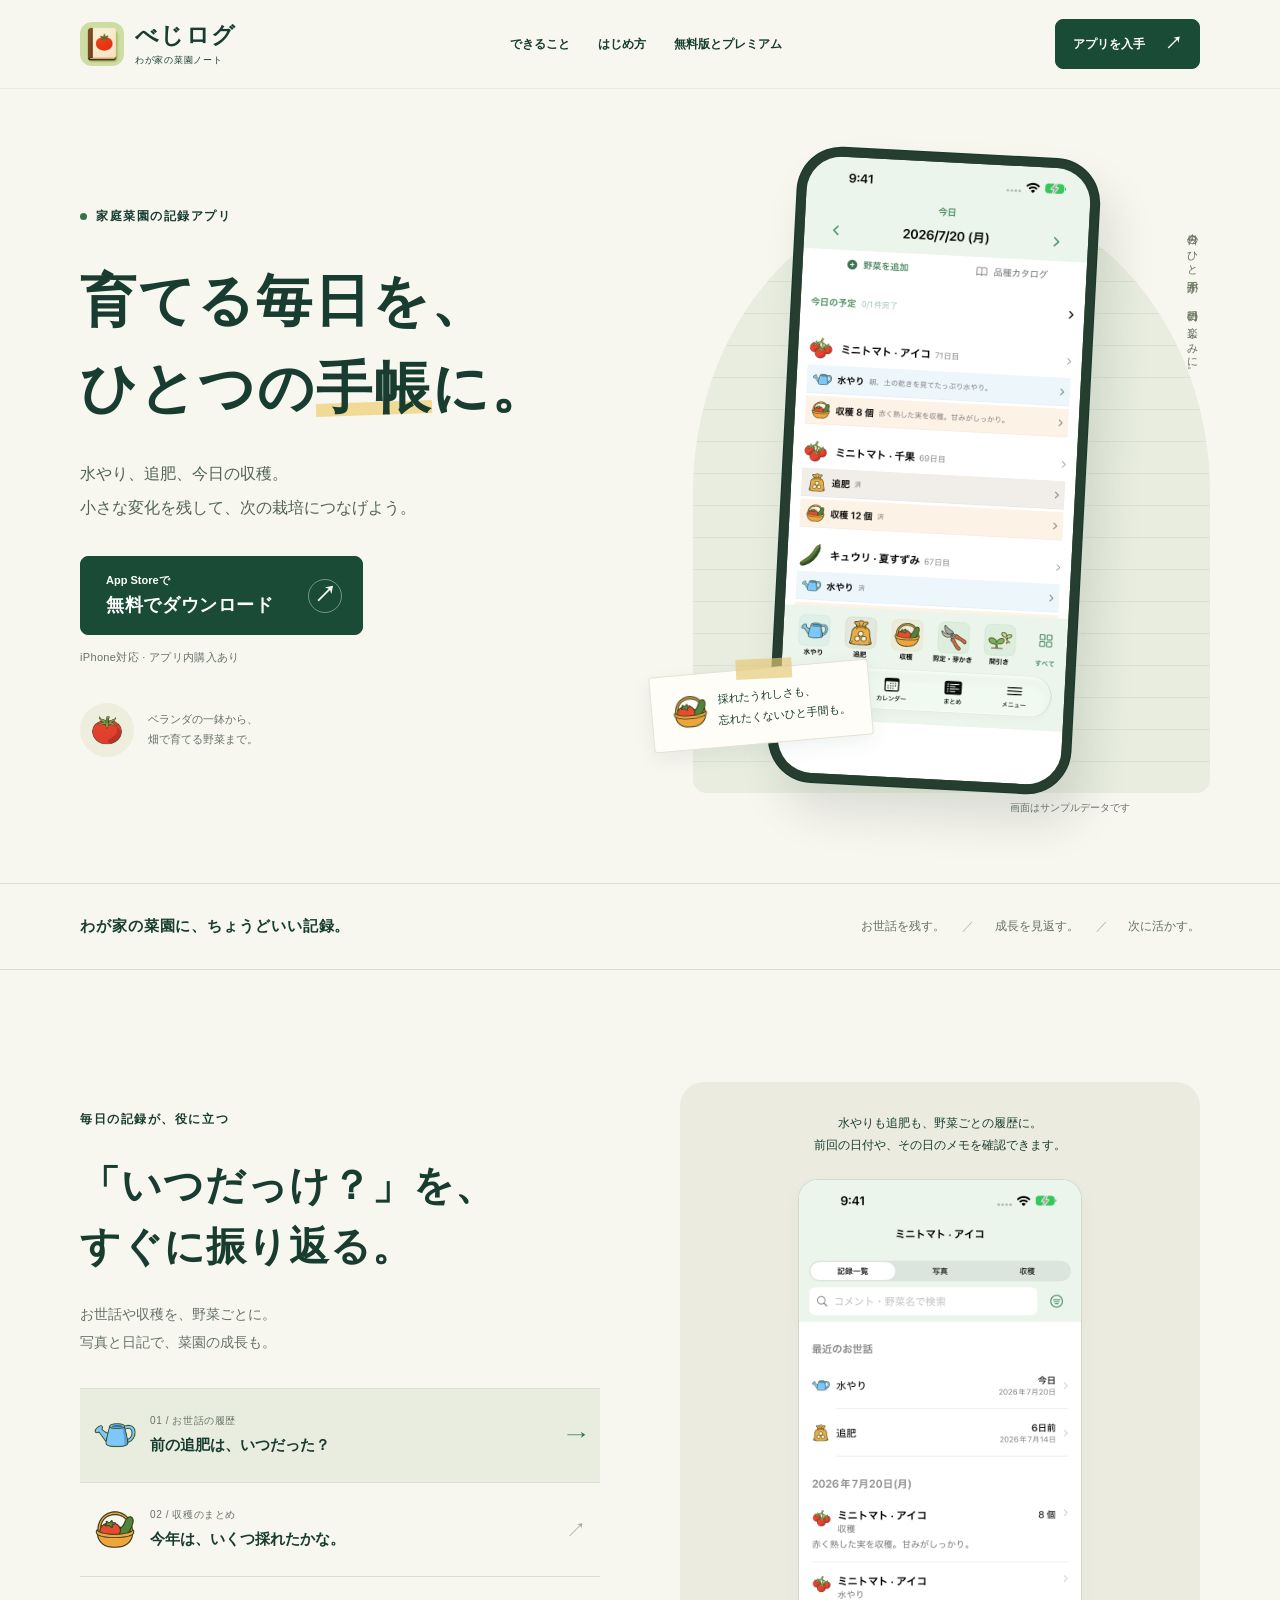
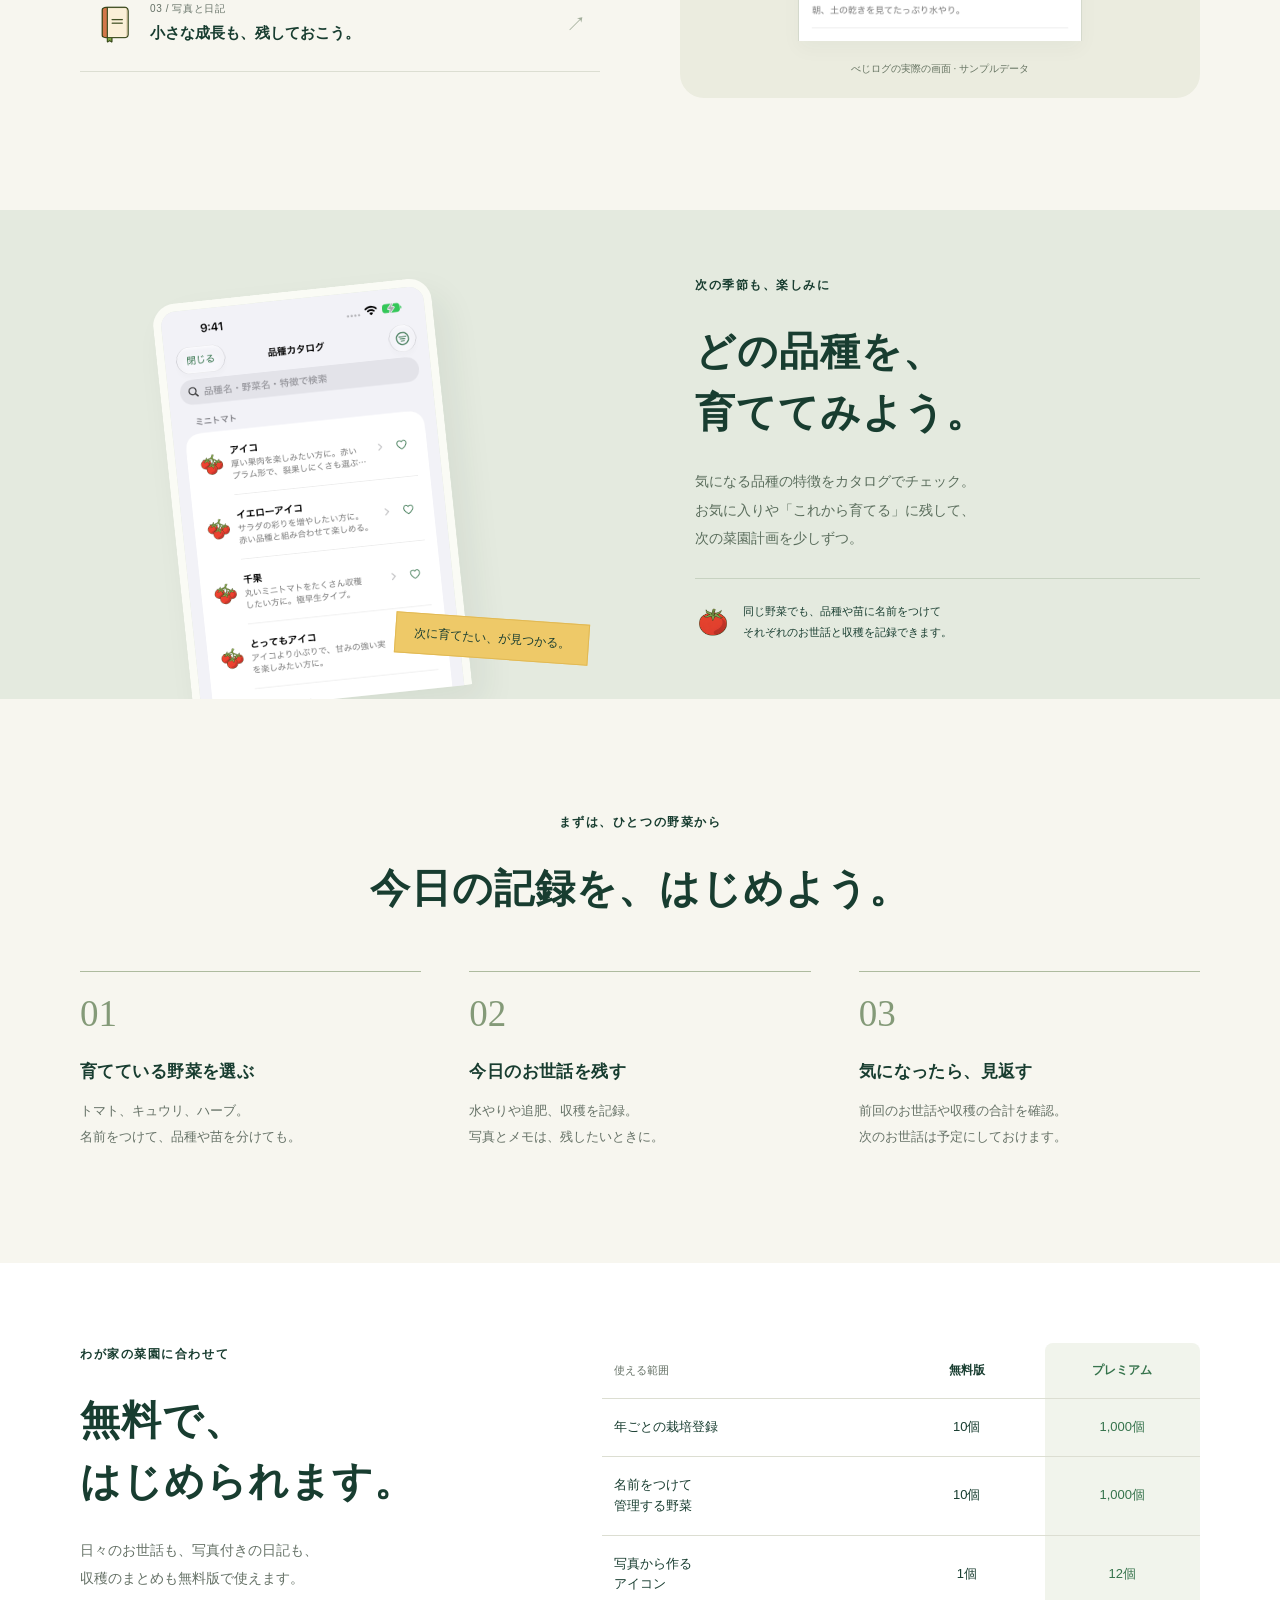
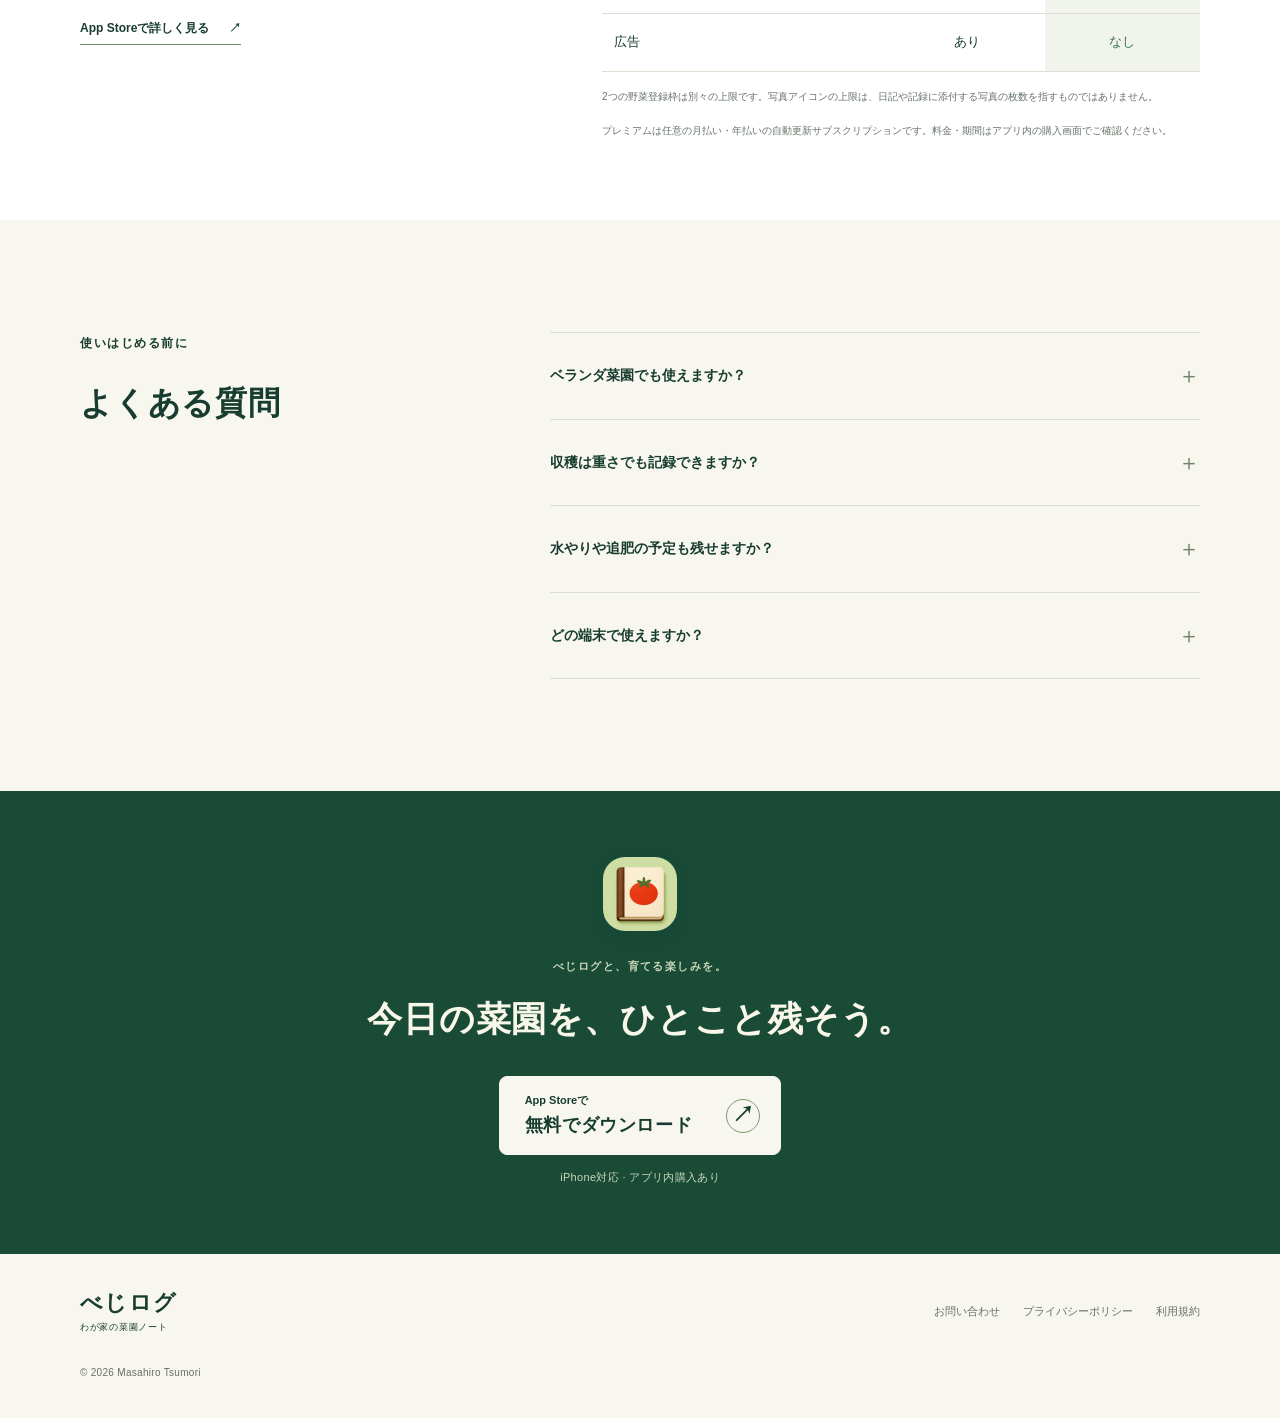
==== vegelog/index.html @ 6ab02357 "Add Japanese Vegelog app landing page" ====
<!doctype html>
<html lang="ja">
<head>
  <meta charset="utf-8">
  <meta name="viewport" content="width=device-width, initial-scale=1">
  <meta name="theme-color" content="#f7f6ef">
  <title>べじログ｜家庭菜園のお世話と収穫を、ひとつの手帳に。</title>
  <meta name="description" content="水やり、追肥、収穫、写真付きの日記。べじログは、野菜・品種ごとに日々のお世話と育てた成果を振り返れる、iPhone向け家庭菜園記録アプリです。無料ではじめられます。">
  <meta property="og:type" content="website">
  <meta property="og:locale" content="ja_JP">
  <meta property="og:title" content="べじログ｜育てる毎日を、ひとつの手帳に。">
  <meta property="og:description" content="前の追肥はいつ？ 今年はいくつ採れた？ 日々のお世話も小さな成長も、野菜ごとに残せる家庭菜園の記録アプリ。">
  <meta property="og:image" content="https://tsumorimasahiro.github.io/vegelog/assets/app-icon.png">
  <meta property="og:url" content="https://tsumorimasahiro.github.io/vegelog/">
  <meta name="twitter:card" content="summary">
  <link rel="canonical" href="https://tsumorimasahiro.github.io/vegelog/">
  <link rel="icon" href="./assets/app-icon.png" type="image/png">
  <link rel="stylesheet" href="./style.css">
  <script src="./script.js" defer></script>
</head>
<body>
  <a class="skip-link" href="#main">本文へ移動</a>
  <header class="site-header">
    <div class="header-inner container">
      <a class="brand" href="#" aria-label="べじログ トップへ">
        <img src="./assets/app-icon.png" width="44" height="44" alt="">
        <span>べじログ<small>わが家の菜園ノート</small></span>
      </a>
      <nav aria-label="メインナビゲーション">
        <a href="#features">できること</a>
        <a href="#start">はじめ方</a>
        <a href="#plans">無料版とプレミアム</a>
      </nav>
      <a class="button button-small" href="https://apps.apple.com/jp/app/id6748051565">アプリを入手 <span aria-hidden="true">↗</span></a>
    </div>
  </header>

  <main id="main">
    <section class="hero container" aria-labelledby="hero-title">
      <div class="hero-copy">
        <p class="eyebrow"><span class="seed-dot" aria-hidden="true"></span> 家庭菜園の記録アプリ</p>
        <h1 id="hero-title">育てる毎日を、<br>ひとつの<span class="marked">手帳</span>に。</h1>
        <p class="hero-description">水やり、追肥、今日の収穫。<br>小さな変化を残して、<br class="mobile-break">次の栽培につなげよう。</p>
        <div class="hero-actions">
          <a class="button button-store" href="https://apps.apple.com/jp/app/id6748051565"><span>App Storeで<span class="button-main">無料でダウンロード</span></span><span class="arrow-circle" aria-hidden="true">↗</span></a>
          <p class="download-note">iPhone対応 · アプリ内購入あり</p>
        </div>
        <div class="hero-footnote"><div class="vegetable-mark"><img src="./assets/tomato.png" width="52" height="52" alt=""></div><p>ベランダの一鉢から、<br>畑で育てる野菜まで。</p></div>
      </div>
      <div class="hero-visual">
        <div class="notebook-lines" aria-hidden="true"></div>
        <span class="vertical-note" aria-hidden="true">今日のひと手間が、明日の楽しみに。</span>
        <figure class="phone hero-phone">
          <img src="./assets/home.png" alt="野菜ごとに水やりや収穫の記録、今日の予定を確認できるべじログのホーム画面" width="1320" height="2868" fetchpriority="high">
        </figure>
        <div class="little-note"><img src="./assets/harvest.png" width="40" height="40" alt=""><span>採れたうれしさも、<br>忘れたくないひと手間も。</span></div>
        <p class="sample-label">画面はサンプルデータです</p>
      </div>
    </section>

    <div class="intro-strip">
      <div class="container intro-strip-inner"><span>わが家の菜園に、<br class="mobile-break">ちょうどいい記録。</span><p>お世話を残す。<i aria-hidden="true">／</i> 成長を見返す。<i aria-hidden="true">／</i> 次に活かす。</p></div>
    </div>

    <section class="features section-pad container" id="features" aria-labelledby="features-title">
      <div class="feature-copy">
        <p class="eyebrow">毎日の記録が、役に立つ</p>
        <h2 id="features-title">「いつだっけ？」を、<br>すぐに振り返る。</h2>
        <p class="section-lead">お世話や収穫を、野菜ごとに。<br>写真と日記で、菜園の成長も。</p>
        <div class="feature-tabs" role="tablist" aria-label="べじログで振り返れる記録" aria-orientation="vertical">
          <button id="tab-care" class="feature-tab is-active" role="tab" aria-selected="true" aria-controls="panel-care" tabindex="0" data-feature="care"><img src="./assets/watering.png" width="46" height="46" alt=""><span><small>01 / お世話の履歴</small><strong>前の追肥は、いつだった？</strong></span><span class="tab-arrow" aria-hidden="true">↗</span></button>
          <button id="tab-harvest" class="feature-tab" role="tab" aria-selected="false" aria-controls="panel-harvest" tabindex="-1" data-feature="harvest"><img src="./assets/harvest.png" width="46" height="46" alt=""><span><small>02 / 収穫のまとめ</small><strong>今年は、いくつ採れたかな。</strong></span><span class="tab-arrow" aria-hidden="true">↗</span></button>
          <button id="tab-photo" class="feature-tab" role="tab" aria-selected="false" aria-controls="panel-photo" tabindex="-1" data-feature="photo"><img src="./assets/diary.png" width="46" height="46" alt=""><span><small>03 / 写真と日記</small><strong>小さな成長も、残しておこう。</strong></span><span class="tab-arrow" aria-hidden="true">↗</span></button>
        </div>
        <noscript><p class="muted">お世話の履歴、収穫のまとめ、写真付き日記を利用できます。画面の切り替えにはJavaScriptが必要です。</p></noscript>
      </div>
      <div class="feature-stage">
        <div class="feature-panel" id="panel-care" role="tabpanel" aria-labelledby="tab-care" tabindex="0">
          <p class="panel-caption">水やりも追肥も、野菜ごとの履歴に。<br>前回の日付や、その日のメモを確認できます。</p>
          <div class="screen-window"><img src="./assets/care-history.png" alt="前回の水やり・追肥の日付とメモを見返せる記録画面のサンプル" width="1320" height="2868" loading="lazy"></div>
        </div>
        <div class="feature-panel" id="panel-harvest" role="tabpanel" aria-labelledby="tab-harvest" tabindex="0" hidden>
          <p class="panel-caption">野菜や品種ごとに、育てた成果を振り返る。<br>収穫の数と、記録した重さをそれぞれ集計できます。</p>
          <div class="screen-window"><img src="./assets/harvest-summary.png" alt="ミニトマトの品種ごとに収穫数の合計を確認する画面のサンプル" width="1320" height="2868" loading="lazy"></div>
        </div>
        <div class="feature-panel" id="panel-photo" role="tabpanel" aria-labelledby="tab-photo" tabindex="0" hidden>
          <p class="panel-caption">最初の実も、色づいた日も。<br>写真とメモで、育てた過程を残せます。</p>
          <div class="screen-window"><img src="./assets/photo.png" alt="トマトの写真と成長のメモを残した菜園日記のサンプル" width="1320" height="2868" loading="lazy"></div>
        </div>
        <p class="stage-note">べじログの実際の画面 · サンプルデータ</p>
      </div>
    </section>

    <section class="catalog-section" aria-labelledby="catalog-title">
      <div class="catalog-inner container">
        <div class="catalog-visual"><div class="catalog-image"><img src="./assets/catalog.png" alt="野菜や品種の特徴を探せる品種カタログのサンプル画面" width="1320" height="2868" loading="lazy"></div><span class="catalog-tag">次に育てたい、が見つかる。</span></div>
        <div class="catalog-copy"><p class="eyebrow">次の季節も、楽しみに</p><h2 id="catalog-title">どの品種を、<br>育ててみよう。</h2><p>気になる品種の特徴をカタログでチェック。<br>お気に入りや「これから育てる」に残して、<br>次の菜園計画を少しずつ。</p><div class="catalog-detail"><img src="./assets/tomato.png" width="40" height="40" alt=""><p>同じ野菜でも、品種や苗に名前をつけて<br>それぞれのお世話と収穫を記録できます。</p></div></div>
      </div>
    </section>

    <section class="getting-started section-pad container" id="start" aria-labelledby="start-title">
      <div class="section-heading"><p class="eyebrow">まずは、ひとつの野菜から</p><h2 id="start-title">今日の記録を、はじめよう。</h2></div>
      <ol class="steps">
        <li><span class="step-number">01</span><h3>育てている野菜を選ぶ</h3><p>トマト、キュウリ、ハーブ。<br>名前をつけて、品種や苗を分けても。</p></li>
        <li><span class="step-number">02</span><h3>今日のお世話を残す</h3><p>水やりや追肥、収穫を記録。<br>写真とメモは、残したいときに。</p></li>
        <li><span class="step-number">03</span><h3>気になったら、見返す</h3><p>前回のお世話や収穫の合計を確認。<br>次のお世話は予定にしておけます。</p></li>
      </ol>
    </section>

    <section class="plans-section" id="plans" aria-labelledby="plans-title">
      <div class="container plans-inner">
        <div class="plans-heading"><p class="eyebrow">わが家の菜園に合わせて</p><h2 id="plans-title">無料で、<br>はじめられます。</h2><p>日々のお世話も、写真付きの日記も、<br>収穫のまとめも無料版で使えます。</p><a class="text-link" href="https://apps.apple.com/jp/app/id6748051565">App Storeで詳しく見る <span aria-hidden="true">↗</span></a></div>
        <div class="plan-comparison">
          <table>
            <caption class="sr-only">無料版とべじログプレミアムの違い</caption>
            <thead><tr><th scope="col">使える範囲</th><th scope="col">無料版</th><th scope="col">プレミアム</th></tr></thead>
            <tbody><tr><th scope="row">年ごとの栽培登録</th><td>10個</td><td>1,000個</td></tr><tr><th scope="row">名前をつけて<br>管理する野菜</th><td>10個</td><td>1,000個</td></tr><tr><th scope="row">写真から作る<br>アイコン</th><td>1個</td><td>12個</td></tr><tr><th scope="row">広告</th><td>あり</td><td>なし</td></tr></tbody>
          </table>
          <p class="plan-note">2つの野菜登録枠は別々の上限です。写真アイコンの上限は、日記や記録に添付する写真の枚数を指すものではありません。</p>
          <p class="plan-note">プレミアムは任意の月払い・年払いの自動更新サブスクリプションです。料金・期間はアプリ内の購入画面でご確認ください。</p>
        </div>
      </div>
    </section>

    <section class="faq section-pad container" aria-labelledby="faq-title">
      <div><p class="eyebrow">使いはじめる前に</p><h2 id="faq-title">よくある質問</h2></div>
      <div class="faq-list">
        <details><summary>ベランダ菜園でも使えますか？<span aria-hidden="true">＋</span></summary><p>はい。一鉢からでも、育てている野菜のお世話や収穫を記録できます。野菜や品種ごとに名前をつけて管理することもできます。</p></details>
        <details><summary>収穫は重さでも記録できますか？<span aria-hidden="true">＋</span></summary><p>はい。数だけ、重さだけ、両方の記録に対応しています。数は個・本・さや・束・枚・株から選択でき、重さはgまたはkgで入力できます。まとめでは同じ単位の数と、入力した重さをそれぞれ集計します。</p></details>
        <details><summary>水やりや追肥の予定も残せますか？<span aria-hidden="true">＋</span></summary><p>カレンダーで予定を管理できます。繰り返しの予定や通知も設定でき、日々のお世話に役立てられます。</p></details>
        <details><summary>どの端末で使えますか？<span aria-hidden="true">＋</span></summary><p>iPhone向けのアプリです。対応するOSなど、最新の動作条件はApp Storeの「互換性」でご確認ください。</p></details>
      </div>
    </section>

    <section class="closing" aria-labelledby="closing-title"><div class="container closing-inner"><img src="./assets/app-icon.png" width="90" height="90" alt="べじログのアイコン" loading="lazy"><p class="eyebrow">べじログと、育てる楽しみを。</p><h2 id="closing-title">今日の菜園を、<br class="mobile-break">ひとこと残そう。</h2><a class="button button-store button-light" href="https://apps.apple.com/jp/app/id6748051565"><span>App Storeで<span class="button-main">無料でダウンロード</span></span><span class="arrow-circle" aria-hidden="true">↗</span></a><p class="download-note">iPhone対応 · アプリ内購入あり</p></div></section>
  </main>

  <footer class="site-footer container"><a class="brand footer-brand" href="#"><span>べじログ<small>わが家の菜園ノート</small></span></a><div class="footer-links"><a href="https://docs.google.com/forms/d/e/1FAIpQLScdnKE-3wZSWqJslmqWibCtRogTCkOvTnL9NqSNiV8fw4UaTw/viewform?hl=ja">お問い合わせ</a><a href="https://tsumorimasahiro.github.io/privacy-policy-hervest-app/privacy_policy.md">プライバシーポリシー</a><a href="https://www.apple.com/legal/internet-services/itunes/dev/stdeula/">利用規約</a></div><small class="copyright">© 2026 Masahiro Tsumori</small></footer>
</body>
</html>
---- vegelog/style.css ----
:root{--ink:#183d30;--green:#36734c;--deep:#194b37;--muted:#667267;--paper:#f7f6ef;--line:#dcded2;--yellow:#eec968;--white:#fff;--radius:24px;--sans:-apple-system,BlinkMacSystemFont,"Hiragino Kaku Gothic ProN","Yu Gothic",Meiryo,sans-serif}
*{box-sizing:border-box}html{scroll-behavior:smooth;scroll-padding-top:100px}body{margin:0;background:var(--paper);color:var(--ink);font-family:var(--sans);font-size:16px;line-height:1.9;-webkit-font-smoothing:antialiased}a{color:inherit;text-decoration:none}button{font:inherit}img{display:block;max-width:100%;height:auto}p,h1,h2,h3,figure{margin:0}a,button,summary{-webkit-tap-highlight-color:transparent}a:focus-visible,button:focus-visible,summary:focus-visible,[tabindex]:focus-visible{outline:3px solid #b75931;outline-offset:5px}a:hover{text-decoration:none}.container{width:min(1120px,calc(100% - 80px));margin-inline:auto}.section-pad{padding-block:112px}.eyebrow{font-size:12px;letter-spacing:.13em;font-weight:700;margin-bottom:24px}.muted{color:var(--muted)}h1,h2,h3{font-feature-settings:"palt";letter-spacing:.025em}h1{font-size:clamp(38px,4.4vw,60px);line-height:1.55;font-weight:750;letter-spacing:.035em}h2{font-size:clamp(30px,3.1vw,42px);line-height:1.55}h3{font-size:19px;line-height:1.6}.mobile-break{display:none}.sr-only{position:absolute;width:1px;height:1px;padding:0;margin:-1px;overflow:hidden;clip:rect(0,0,0,0);white-space:nowrap;border:0}.skip-link{position:fixed;left:20px;top:-100px;z-index:100;background:var(--ink);color:white;padding:10px 18px}.skip-link:focus{top:12px}
.site-header{position:sticky;top:0;z-index:20;background:rgba(247,246,239,.96);border-bottom:1px solid rgba(24,61,48,.08)}.header-inner{display:flex;align-items:center;justify-content:space-between;gap:24px;min-height:88px}.brand{display:flex;align-items:center;gap:11px;flex-shrink:0}.brand img{border-radius:12px;width:44px;height:44px}.brand span{font-size:23px;line-height:1.2;font-weight:750;letter-spacing:.06em}.brand small{display:block;font-size:9px;letter-spacing:.08em;font-weight:500;margin-top:6px}.site-header nav{display:flex;gap:28px;font-size:12px;font-weight:600}.site-header nav a{padding-block:10px}.site-header nav a:hover{color:var(--green)}.button{display:inline-flex;align-items:center;justify-content:center;gap:20px;background:var(--deep);color:white;border:1px solid var(--deep);border-radius:8px;font-weight:600;line-height:1.4;transition:background .18s,transform .18s}.button:hover{background:#286b49;transform:translateY(-2px)}.button-small{font-size:12px;padding:12px 17px;min-height:44px}.button-small span{font-size:17px}.button-store{padding:16px 20px 16px 25px;gap:34px;font-size:11px;text-align:left;min-height:76px}.button-main{display:block;font-size:18px;margin-top:4px;letter-spacing:.035em}.arrow-circle{font-size:22px;border:1px solid #ffffff65;width:34px;height:34px;display:grid;place-items:center;border-radius:50%}.download-note{font-size:11px;color:var(--muted);margin-top:12px;letter-spacing:.03em}
.hero{display:grid;grid-template-columns:1.05fr 1fr;align-items:center;min-height:778px;gap:30px;padding-block:48px 58px}.hero-copy{padding-block:30px}.hero-copy .eyebrow{display:flex;align-items:center;gap:9px;margin-bottom:29px}.seed-dot{display:inline-block;width:7px;height:7px;background:var(--green);border-radius:50%}.marked{position:relative;white-space:nowrap;z-index:0}.marked:after{content:"";position:absolute;left:0;right:0;bottom:4px;height:13px;background:var(--yellow);z-index:-1;transform:rotate(-2deg);opacity:.65}.hero-description{font-size:16px;line-height:2.15;margin-top:25px;color:#526354}.hero-actions{margin-top:31px}.hero-footnote{display:flex;align-items:center;gap:14px;margin-top:35px}.hero-footnote p{font-size:11px;line-height:1.8;color:var(--muted)}.vegetable-mark{width:54px;height:54px;border-radius:50%;background:#eeeedf;padding:8px}.hero-visual{position:relative;display:flex;align-items:center;justify-content:center;padding:16px 0 37px;isolation:isolate}.notebook-lines{position:absolute;z-index:-2;inset:55px -10px 32px 25px;background:repeating-linear-gradient(0deg,transparent 0,transparent 31px,rgba(73,103,63,.08) 31px,rgba(73,103,63,.08) 32px),#e8eddf;border-radius:50% 50% 14px 14px}.vertical-note{position:absolute;right:-3px;top:88px;writing-mode:vertical-rl;letter-spacing:.14em;font-size:11px;color:#65715b}.phone{background:#253e30;padding:9px;border-radius:44px;box-shadow:15px 28px 45px rgba(30,55,35,.13),0 0 0 1px #1b382f}.phone img{width:100%;border-radius:35px}.hero-phone{width:min(302px,80%);transform:rotate(3deg)}.little-note{position:absolute;left:-17px;bottom:81px;display:flex;align-items:center;gap:10px;background:#fffdf7;box-shadow:0 7px 20px #173a3010;padding:16px 20px;transform:rotate(-5deg);border:1px solid #e5e1d4;border-radius:3px}.little-note:before{content:"";position:absolute;left:40%;top:-10px;background:#e4c977aa;transform:rotate(2deg);width:56px;height:20px}.little-note img{width:36px}.little-note span{font-size:11px;line-height:1.9}.sample-label{font-size:10px;color:var(--muted);position:absolute;bottom:8px;right:70px}.intro-strip{border-block:1px solid var(--line)}.intro-strip-inner{display:flex;align-items:center;justify-content:space-between;gap:20px;padding-block:28px}.intro-strip span{font-size:15px;font-weight:650;letter-spacing:.06em}.intro-strip p{font-size:12px;color:#657361}.intro-strip i{font-style:normal;padding-inline:17px;color:#aab59c}
.features{display:grid;grid-template-columns:1fr 1fr;gap:80px;align-items:center}.section-lead{font-size:14px;line-height:2;margin-top:22px;color:var(--muted)}.feature-tabs{margin-top:32px}.feature-tab{width:100%;padding:22px 14px;display:flex;align-items:center;gap:14px;border:0;border-bottom:1px solid var(--line);background:transparent;color:var(--ink);text-align:left;cursor:pointer;transition:background .18s}.feature-tab:first-child{border-top:1px solid var(--line)}.feature-tab img{width:42px;height:42px;object-fit:contain}.feature-tab small{display:block;color:var(--muted);font-size:10px;letter-spacing:.06em}.feature-tab strong{font-size:15px;font-weight:650;line-height:1.8}.tab-arrow{margin-left:auto;font-size:20px;color:#a2ae9b;transition:transform .2s}.feature-tab.is-active{background:#e9eddf}.feature-tab.is-active .tab-arrow{color:var(--green);transform:rotate(45deg)}.feature-tab:hover{background:#edf0e6}.feature-stage{background:#ebecdf;border-radius:var(--radius);padding:30px 30px 20px;min-width:0}.feature-panel[hidden]{display:none}.panel-caption{text-align:center;font-size:12px;line-height:1.9;margin-bottom:22px}.screen-window{width:284px;max-width:100%;height:462px;overflow:hidden;border-radius:20px 20px 0 0;margin-inline:auto;background:white;border:1px solid #d4d9cc;border-bottom:0;box-shadow:0 8px 20px #173a3009}.screen-window img{width:100%;height:auto}.stage-note{text-align:center;font-size:10px;color:#657361;margin-top:18px}
.catalog-section{background:#e4eadf;overflow:hidden}.catalog-inner{display:grid;grid-template-columns:1fr 1fr;gap:110px;align-items:center;padding-top:64px}.catalog-visual{height:410px;position:relative;display:flex;justify-content:center;align-self:end}.catalog-image{width:280px;max-width:85%;border-radius:23px 23px 0 0;border:8px solid #fafbf5;border-bottom:0;overflow:hidden;transform:rotate(-6deg);box-shadow:12px 18px 34px #173a3012;transform-origin:bottom}.catalog-image img{width:100%}.catalog-tag{position:absolute;bottom:40px;right:-4px;background:var(--yellow);border:1px solid #e1b954;padding:8px 18px;font-size:12px;transform:rotate(4deg)}.catalog-copy{padding-bottom:56px}.catalog-copy>p:not(.eyebrow){font-size:14px;color:#5a6d5c;line-height:2.05;margin-top:23px}.catalog-detail{display:flex;align-items:center;gap:12px;border-top:1px solid #c7d2c1;margin-top:25px;padding-top:22px}.catalog-detail p{font-size:11px;line-height:1.9}.catalog-detail img{width:36px}
.section-heading{text-align:center}.steps{list-style:none;padding:0;display:grid;grid-template-columns:repeat(3,1fr);gap:48px;margin:52px 0 0}.steps li{border-top:1px solid #aebb9f;padding-top:20px}.step-number{font-family:Georgia,serif;font-size:37px;line-height:1.2;color:#849a78;display:block;margin-bottom:21px}.steps h3{font-size:17px}.steps p{font-size:13px;color:var(--muted);margin-top:13px;line-height:2.05}
.plans-section{background:#fff;padding-block:80px}.plans-inner{display:grid;grid-template-columns:.85fr 1.15fr;gap:80px;align-items:start}.plans-heading>p:not(.eyebrow){font-size:14px;line-height:2;margin-top:23px;color:var(--muted)}.text-link{display:inline-block;margin-top:25px;font-size:12px;font-weight:600;border-bottom:1px solid #6c8c6c;padding-bottom:4px}.text-link span{margin-left:16px}.plan-comparison table{width:100%;border-collapse:collapse;table-layout:fixed;font-size:13px;line-height:1.6}.plan-comparison th,.plan-comparison td{padding:18px 12px;border-bottom:1px solid var(--line);vertical-align:middle}.plan-comparison thead th:first-child{text-align:left;width:48%;font-weight:500;color:var(--muted);font-size:11px}.plan-comparison thead th{font-size:12px}.plan-comparison tbody th{text-align:left;font-weight:500}.plan-comparison td{text-align:center;white-space:nowrap;font-variant-numeric:tabular-nums}.plan-comparison td:last-child,.plan-comparison th:last-child{background:#f1f4ec;color:var(--green)}.plan-comparison thead th:last-child{border-radius:8px 8px 0 0}.plan-note{font-size:10px;color:var(--muted);line-height:1.9;margin-top:15px}.faq{display:grid;grid-template-columns:.75fr 1.25fr;gap:80px}.faq h2{font-size:32px}.faq-list details{border-bottom:1px solid var(--line)}.faq-list details:first-child{border-top:1px solid var(--line)}.faq-list summary{list-style:none;display:flex;align-items:center;justify-content:space-between;gap:20px;font-size:14px;cursor:pointer;padding:23px 0;line-height:1.8;font-weight:600}.faq-list summary::-webkit-details-marker{display:none}.faq-list summary span{font-size:22px;font-weight:400;color:#6e8569}.faq-list details[open] summary span{transform:rotate(45deg)}.faq-list details p{padding:0 25px 25px 0;font-size:13px;color:var(--muted);line-height:2}
.closing{background:var(--deep);color:#f9f7e9;text-align:center;padding-block:66px}.closing-inner>img{border-radius:22px;box-shadow:0 5px 18px #082a2520;margin:0 auto 25px;width:74px}.closing .eyebrow{margin-bottom:15px;font-size:11px;color:#c9d7ba}.closing h2{font-size:35px;margin-bottom:30px}.button-light{background:var(--paper);border-color:var(--paper);color:var(--ink)}.button-light:hover{background:#e8eddd}.button-light .arrow-circle{border-color:#819a75}.closing .download-note{color:#c9d7ba}.site-footer{display:flex;flex-wrap:wrap;align-items:center;justify-content:space-between;gap:30px;padding-block:36px}.footer-brand span{font-size:22px}.footer-links{display:flex;flex-wrap:wrap;gap:23px;font-size:11px;color:var(--muted)}.footer-links a{padding-block:7px}.footer-links a:hover{text-decoration:underline}.copyright{width:100%;font-size:10px;color:var(--muted);letter-spacing:.03em}
@media(min-width:1500px){.hero{min-height:830px}.hero-phone{width:326px}}
@media(max-width:1000px){.container{width:calc(100% - 48px)}.site-header nav{gap:17px;font-size:11px}.header-inner{gap:15px}.hero{gap:15px;min-height:730px}.hero-phone{width:270px}.vertical-note{right:-9px}.little-note{left:-4px;padding:12px}.hero-description{font-size:15px}.features{gap:40px}.feature-stage{padding:25px 20px 18px}.feature-tab{padding-inline:9px;gap:9px}.feature-tab strong{font-size:13px}.feature-tab img{width:35px;height:35px}.catalog-inner{gap:60px}.plans-inner{gap:45px}.faq{gap:45px}.steps{gap:30px}.intro-strip i{padding-inline:8px}}
@media(max-width:760px){html{scroll-padding-top:82px}.container{width:calc(100% - 40px)}.section-pad{padding-block:70px}.header-inner{min-height:74px;gap:12px}.brand img{width:36px;height:36px;border-radius:10px}.brand span{font-size:20px}.brand small{font-size:8px;margin-top:4px}.site-header nav{display:none}.button-small{font-size:11px;padding:11px 13px;gap:12px}.hero{grid-template-columns:1fr;gap:25px;padding-block:38px 24px;min-height:0}.hero-copy{padding-block:0;text-align:center}.hero-copy .eyebrow{justify-content:center;font-size:10px;margin-bottom:20px}h1{font-size:clamp(30px,7.6vw,46px);letter-spacing:.02em;line-height:1.58}.marked:after{height:9px;bottom:2px}.hero-description{font-size:14px;margin-top:20px;line-height:2}.hero-actions{margin-top:25px}.button-store{min-height:70px;padding:14px 18px 14px 22px;gap:30px}.button-main{font-size:17px}.download-note{font-size:10px;margin-top:10px}.hero-footnote{justify-content:center;margin-top:22px;gap:11px}.hero-footnote p{text-align:left;font-size:10px}.vegetable-mark{width:43px;height:43px;padding:7px}.hero-visual{max-width:430px;width:100%;margin-inline:auto;padding:15px 0 33px}.hero-phone{width:245px;max-width:76%;border-radius:37px;padding:7px;transform:rotate(3deg)}.phone img{border-radius:30px}.notebook-lines{inset:52px 0 28px 4px}.vertical-note{top:78px;right:2px;font-size:9px}.little-note{left:-5px;bottom:65px;padding:12px 14px;gap:7px}.little-note img{width:28px}.little-note span{font-size:9px}.sample-label{right:27px;font-size:10px;bottom:7px}.intro-strip-inner{padding-block:23px;gap:15px;flex-direction:column;text-align:center}.intro-strip span{font-size:13px}.intro-strip p{font-size:10px}.intro-strip i{padding-inline:8px}.features{grid-template-columns:1fr;gap:28px}.feature-copy .eyebrow{margin-bottom:17px}h2{font-size:30px;line-height:1.65}.section-lead{font-size:13px;margin-top:18px}.feature-tabs{margin-top:24px}.feature-tab{padding:17px 10px;gap:13px}.feature-tab img{width:38px;height:38px}.feature-tab small{font-size:10px}.feature-tab strong{font-size:14px}.tab-arrow{font-size:22px}.feature-stage{padding:25px 20px 17px;border-radius:18px}.screen-window{height:437px;width:275px}.panel-caption{font-size:11px;min-height:42px}.stage-note{font-size:10px}.catalog-inner{grid-template-columns:1fr;gap:35px;padding-top:47px}.catalog-copy{grid-row:1;padding-bottom:0}.catalog-copy .eyebrow{margin-bottom:16px}.catalog-copy>p:not(.eyebrow){font-size:13px;margin-top:18px}.catalog-detail{margin-top:22px;padding-top:18px}.catalog-detail p{font-size:10px}.catalog-visual{height:350px;max-width:400px;width:100%;margin-inline:auto}.catalog-image{width:259px}.catalog-tag{right:0;bottom:26px;font-size:10px;padding:7px 14px}.section-heading{text-align:left}.section-heading .eyebrow{margin-bottom:17px}.getting-started h2{font-size:28px}.steps{grid-template-columns:1fr;gap:26px;margin-top:32px}.steps li{display:grid;grid-template-columns:43px 1fr;column-gap:18px;padding-top:24px}.step-number{font-size:29px;grid-row:span 2;margin:0}.steps h3{font-size:16px}.steps p{font-size:12px;margin-top:9px}.plans-section{padding-block:54px}.plans-inner{grid-template-columns:1fr;gap:34px}.plans-heading .eyebrow{margin-bottom:17px}.plans-heading>p:not(.eyebrow){font-size:13px;margin-top:16px}.text-link{margin-top:19px}.plan-comparison th,.plan-comparison td{padding:15px 8px}.plan-comparison table{font-size:12px}.plan-comparison thead th{font-size:11px}.plan-comparison thead th:first-child{width:46%;font-size:10px}.plan-note{font-size:10px}.faq{grid-template-columns:1fr;gap:25px}.faq .eyebrow{margin-bottom:14px}.faq h2{font-size:28px}.faq-list summary{font-size:13px;padding-block:21px;gap:14px}.faq-list details p{font-size:12px;padding-right:10px}.closing{padding-block:52px}.closing h2{font-size:28px;line-height:1.75;margin-bottom:25px}.closing-inner>img{width:65px;border-radius:18px}.closing .mobile-break{display:block}.site-footer{gap:23px;padding-block:30px}.footer-brand{width:100%}.footer-links{gap:15px;font-size:10px}.copyright{font-size:10px}.mobile-break{display:block}.intro-strip .mobile-break{display:none}}
@media(max-width:360px){.container{width:calc(100% - 32px)}.brand{gap:7px}.brand span{font-size:18px}.button-small{padding-inline:10px;font-size:10px}.hero-phone{width:220px}.little-note{left:-3px;padding:10px}.little-note span{font-size:8px}.feature-tab strong{font-size:12px}.feature-tab img{width:32px;height:32px}.screen-window{height:390px}.plan-comparison th,.plan-comparison td{padding:14px 6px}.plan-comparison thead th{font-size:10px}.getting-started h2{font-size:25px}}
@media(prefers-reduced-motion:reduce){html{scroll-behavior:auto}*,*:before,*:after{transition:none!important}}
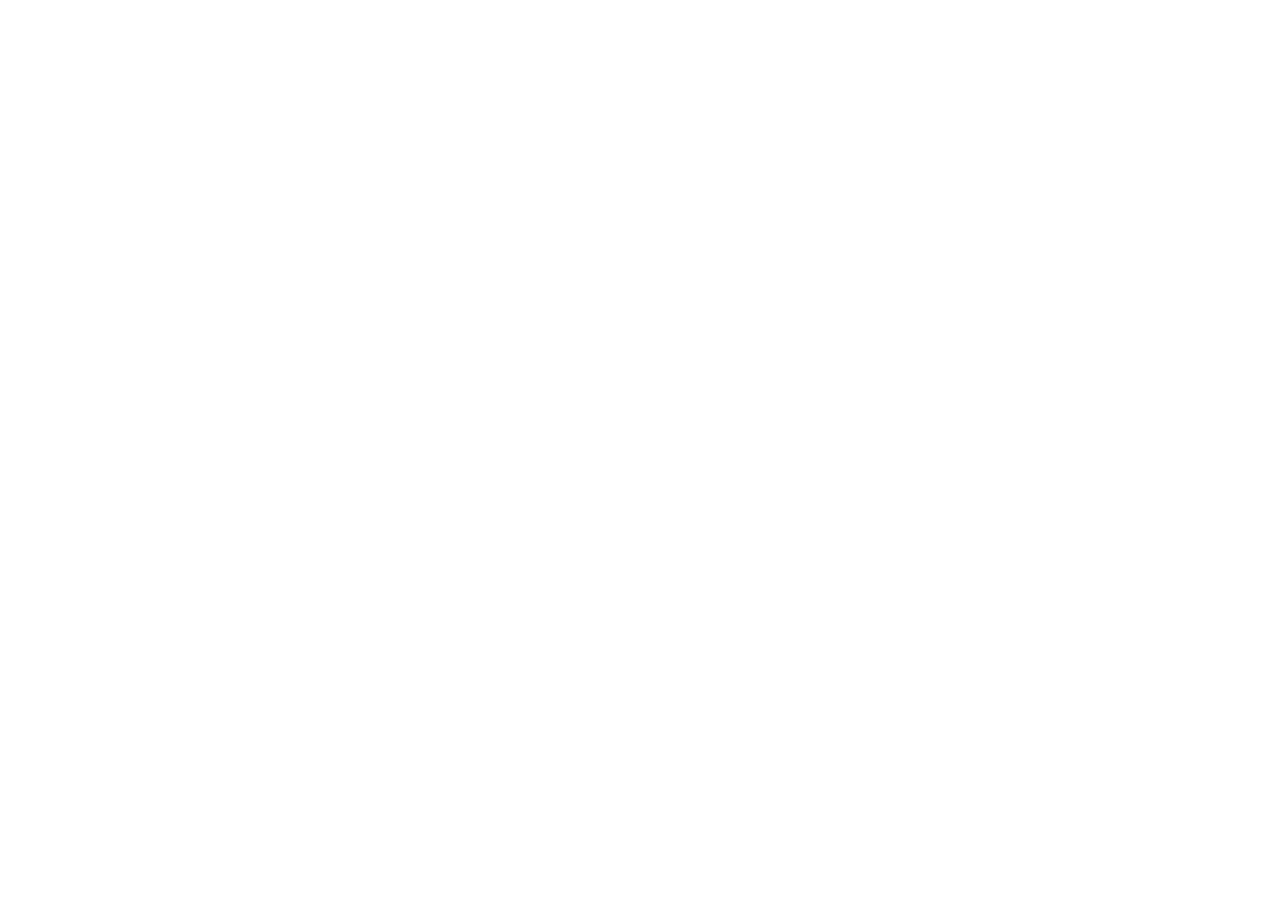
==== commit 02df2e30: "Redirect Vegelog website to organization Pages" ====
--- a/vegelog/index.html
+++ b/vegelog/index.html
@@ -3,138 +3,14 @@
 <head>
   <meta charset="utf-8">
   <meta name="viewport" content="width=device-width, initial-scale=1">
-  <meta name="theme-color" content="#f7f6ef">
-  <title>べじログ｜家庭菜園のお世話と収穫を、ひとつの手帳に。</title>
-  <meta name="description" content="水やり、追肥、収穫、写真付きの日記。べじログは、野菜・品種ごとに日々のお世話と育てた成果を振り返れる、iPhone向け家庭菜園記録アプリです。無料ではじめられます。">
-  <meta property="og:type" content="website">
-  <meta property="og:locale" content="ja_JP">
-  <meta property="og:title" content="べじログ｜育てる毎日を、ひとつの手帳に。">
-  <meta property="og:description" content="前の追肥はいつ？ 今年はいくつ採れた？ 日々のお世話も小さな成長も、野菜ごとに残せる家庭菜園の記録アプリ。">
-  <meta property="og:image" content="https://tsumorimasahiro.github.io/vegelog/assets/app-icon.png">
-  <meta property="og:url" content="https://tsumorimasahiro.github.io/vegelog/">
-  <meta name="twitter:card" content="summary">
-  <link rel="canonical" href="https://tsumorimasahiro.github.io/vegelog/">
-  <link rel="icon" href="./assets/app-icon.png" type="image/png">
-  <link rel="stylesheet" href="./style.css">
-  <script src="./script.js" defer></script>
+  <meta http-equiv="refresh" content="0; url=https://vegelog-app.github.io/">
+  <link rel="canonical" href="https://vegelog-app.github.io/">
+  <title>べじログ｜公式サイトを移転しました</title>
+  <script>window.location.replace("https://vegelog-app.github.io/" + window.location.hash);</script>
+  <style>body{margin:0;padding:64px 24px;background:#f7f6ef;color:#1c493b;font-family:system-ui,sans-serif;text-align:center;line-height:1.8}a{color:inherit}h1{font-size:28px}</style>
 </head>
 <body>
-  <a class="skip-link" href="#main">本文へ移動</a>
-  <header class="site-header">
-    <div class="header-inner container">
-      <a class="brand" href="#" aria-label="べじログ トップへ">
-        <img src="./assets/app-icon.png" width="44" height="44" alt="">
-        <span>べじログ<small>わが家の菜園ノート</small></span>
-      </a>
-      <nav aria-label="メインナビゲーション">
-        <a href="#features">できること</a>
-        <a href="#start">はじめ方</a>
-        <a href="#plans">無料版とプレミアム</a>
-      </nav>
-      <a class="button button-small" href="https://apps.apple.com/jp/app/id6748051565">アプリを入手 <span aria-hidden="true">↗</span></a>
-    </div>
-  </header>
-
-  <main id="main">
-    <section class="hero container" aria-labelledby="hero-title">
-      <div class="hero-copy">
-        <p class="eyebrow"><span class="seed-dot" aria-hidden="true"></span> 家庭菜園の記録アプリ</p>
-        <h1 id="hero-title">育てる毎日を、<br>ひとつの<span class="marked">手帳</span>に。</h1>
-        <p class="hero-description">水やり、追肥、今日の収穫。<br>小さな変化を残して、<br class="mobile-break">次の栽培につなげよう。</p>
-        <div class="hero-actions">
-          <a class="button button-store" href="https://apps.apple.com/jp/app/id6748051565"><span>App Storeで<span class="button-main">無料でダウンロード</span></span><span class="arrow-circle" aria-hidden="true">↗</span></a>
-          <p class="download-note">iPhone対応 · アプリ内購入あり</p>
-        </div>
-        <div class="hero-footnote"><div class="vegetable-mark"><img src="./assets/tomato.png" width="52" height="52" alt=""></div><p>ベランダの一鉢から、<br>畑で育てる野菜まで。</p></div>
-      </div>
-      <div class="hero-visual">
-        <div class="notebook-lines" aria-hidden="true"></div>
-        <span class="vertical-note" aria-hidden="true">今日のひと手間が、明日の楽しみに。</span>
-        <figure class="phone hero-phone">
-          <img src="./assets/home.png" alt="野菜ごとに水やりや収穫の記録、今日の予定を確認できるべじログのホーム画面" width="1320" height="2868" fetchpriority="high">
-        </figure>
-        <div class="little-note"><img src="./assets/harvest.png" width="40" height="40" alt=""><span>採れたうれしさも、<br>忘れたくないひと手間も。</span></div>
-        <p class="sample-label">画面はサンプルデータです</p>
-      </div>
-    </section>
-
-    <div class="intro-strip">
-      <div class="container intro-strip-inner"><span>わが家の菜園に、<br class="mobile-break">ちょうどいい記録。</span><p>お世話を残す。<i aria-hidden="true">／</i> 成長を見返す。<i aria-hidden="true">／</i> 次に活かす。</p></div>
-    </div>
-
-    <section class="features section-pad container" id="features" aria-labelledby="features-title">
-      <div class="feature-copy">
-        <p class="eyebrow">毎日の記録が、役に立つ</p>
-        <h2 id="features-title">「いつだっけ？」を、<br>すぐに振り返る。</h2>
-        <p class="section-lead">お世話や収穫を、野菜ごとに。<br>写真と日記で、菜園の成長も。</p>
-        <div class="feature-tabs" role="tablist" aria-label="べじログで振り返れる記録" aria-orientation="vertical">
-          <button id="tab-care" class="feature-tab is-active" role="tab" aria-selected="true" aria-controls="panel-care" tabindex="0" data-feature="care"><img src="./assets/watering.png" width="46" height="46" alt=""><span><small>01 / お世話の履歴</small><strong>前の追肥は、いつだった？</strong></span><span class="tab-arrow" aria-hidden="true">↗</span></button>
-          <button id="tab-harvest" class="feature-tab" role="tab" aria-selected="false" aria-controls="panel-harvest" tabindex="-1" data-feature="harvest"><img src="./assets/harvest.png" width="46" height="46" alt=""><span><small>02 / 収穫のまとめ</small><strong>今年は、いくつ採れたかな。</strong></span><span class="tab-arrow" aria-hidden="true">↗</span></button>
-          <button id="tab-photo" class="feature-tab" role="tab" aria-selected="false" aria-controls="panel-photo" tabindex="-1" data-feature="photo"><img src="./assets/diary.png" width="46" height="46" alt=""><span><small>03 / 写真と日記</small><strong>小さな成長も、残しておこう。</strong></span><span class="tab-arrow" aria-hidden="true">↗</span></button>
-        </div>
-        <noscript><p class="muted">お世話の履歴、収穫のまとめ、写真付き日記を利用できます。画面の切り替えにはJavaScriptが必要です。</p></noscript>
-      </div>
-      <div class="feature-stage">
-        <div class="feature-panel" id="panel-care" role="tabpanel" aria-labelledby="tab-care" tabindex="0">
-          <p class="panel-caption">水やりも追肥も、野菜ごとの履歴に。<br>前回の日付や、その日のメモを確認できます。</p>
-          <div class="screen-window"><img src="./assets/care-history.png" alt="前回の水やり・追肥の日付とメモを見返せる記録画面のサンプル" width="1320" height="2868" loading="lazy"></div>
-        </div>
-        <div class="feature-panel" id="panel-harvest" role="tabpanel" aria-labelledby="tab-harvest" tabindex="0" hidden>
-          <p class="panel-caption">野菜や品種ごとに、育てた成果を振り返る。<br>収穫の数と、記録した重さをそれぞれ集計できます。</p>
-          <div class="screen-window"><img src="./assets/harvest-summary.png" alt="ミニトマトの品種ごとに収穫数の合計を確認する画面のサンプル" width="1320" height="2868" loading="lazy"></div>
-        </div>
-        <div class="feature-panel" id="panel-photo" role="tabpanel" aria-labelledby="tab-photo" tabindex="0" hidden>
-          <p class="panel-caption">最初の実も、色づいた日も。<br>写真とメモで、育てた過程を残せます。</p>
-          <div class="screen-window"><img src="./assets/photo.png" alt="トマトの写真と成長のメモを残した菜園日記のサンプル" width="1320" height="2868" loading="lazy"></div>
-        </div>
-        <p class="stage-note">べじログの実際の画面 · サンプルデータ</p>
-      </div>
-    </section>
-
-    <section class="catalog-section" aria-labelledby="catalog-title">
-      <div class="catalog-inner container">
-        <div class="catalog-visual"><div class="catalog-image"><img src="./assets/catalog.png" alt="野菜や品種の特徴を探せる品種カタログのサンプル画面" width="1320" height="2868" loading="lazy"></div><span class="catalog-tag">次に育てたい、が見つかる。</span></div>
-        <div class="catalog-copy"><p class="eyebrow">次の季節も、楽しみに</p><h2 id="catalog-title">どの品種を、<br>育ててみよう。</h2><p>気になる品種の特徴をカタログでチェック。<br>お気に入りや「これから育てる」に残して、<br>次の菜園計画を少しずつ。</p><div class="catalog-detail"><img src="./assets/tomato.png" width="40" height="40" alt=""><p>同じ野菜でも、品種や苗に名前をつけて<br>それぞれのお世話と収穫を記録できます。</p></div></div>
-      </div>
-    </section>
-
-    <section class="getting-started section-pad container" id="start" aria-labelledby="start-title">
-      <div class="section-heading"><p class="eyebrow">まずは、ひとつの野菜から</p><h2 id="start-title">今日の記録を、はじめよう。</h2></div>
-      <ol class="steps">
-        <li><span class="step-number">01</span><h3>育てている野菜を選ぶ</h3><p>トマト、キュウリ、ハーブ。<br>名前をつけて、品種や苗を分けても。</p></li>
-        <li><span class="step-number">02</span><h3>今日のお世話を残す</h3><p>水やりや追肥、収穫を記録。<br>写真とメモは、残したいときに。</p></li>
-        <li><span class="step-number">03</span><h3>気になったら、見返す</h3><p>前回のお世話や収穫の合計を確認。<br>次のお世話は予定にしておけます。</p></li>
-      </ol>
-    </section>
-
-    <section class="plans-section" id="plans" aria-labelledby="plans-title">
-      <div class="container plans-inner">
-        <div class="plans-heading"><p class="eyebrow">わが家の菜園に合わせて</p><h2 id="plans-title">無料で、<br>はじめられます。</h2><p>日々のお世話も、写真付きの日記も、<br>収穫のまとめも無料版で使えます。</p><a class="text-link" href="https://apps.apple.com/jp/app/id6748051565">App Storeで詳しく見る <span aria-hidden="true">↗</span></a></div>
-        <div class="plan-comparison">
-          <table>
-            <caption class="sr-only">無料版とべじログプレミアムの違い</caption>
-            <thead><tr><th scope="col">使える範囲</th><th scope="col">無料版</th><th scope="col">プレミアム</th></tr></thead>
-            <tbody><tr><th scope="row">年ごとの栽培登録</th><td>10個</td><td>1,000個</td></tr><tr><th scope="row">名前をつけて<br>管理する野菜</th><td>10個</td><td>1,000個</td></tr><tr><th scope="row">写真から作る<br>アイコン</th><td>1個</td><td>12個</td></tr><tr><th scope="row">広告</th><td>あり</td><td>なし</td></tr></tbody>
-          </table>
-          <p class="plan-note">2つの野菜登録枠は別々の上限です。写真アイコンの上限は、日記や記録に添付する写真の枚数を指すものではありません。</p>
-          <p class="plan-note">プレミアムは任意の月払い・年払いの自動更新サブスクリプションです。料金・期間はアプリ内の購入画面でご確認ください。</p>
-        </div>
-      </div>
-    </section>
-
-    <section class="faq section-pad container" aria-labelledby="faq-title">
-      <div><p class="eyebrow">使いはじめる前に</p><h2 id="faq-title">よくある質問</h2></div>
-      <div class="faq-list">
-        <details><summary>ベランダ菜園でも使えますか？<span aria-hidden="true">＋</span></summary><p>はい。一鉢からでも、育てている野菜のお世話や収穫を記録できます。野菜や品種ごとに名前をつけて管理することもできます。</p></details>
-        <details><summary>収穫は重さでも記録できますか？<span aria-hidden="true">＋</span></summary><p>はい。数だけ、重さだけ、両方の記録に対応しています。数は個・本・さや・束・枚・株から選択でき、重さはgまたはkgで入力できます。まとめでは同じ単位の数と、入力した重さをそれぞれ集計します。</p></details>
-        <details><summary>水やりや追肥の予定も残せますか？<span aria-hidden="true">＋</span></summary><p>カレンダーで予定を管理できます。繰り返しの予定や通知も設定でき、日々のお世話に役立てられます。</p></details>
-        <details><summary>どの端末で使えますか？<span aria-hidden="true">＋</span></summary><p>iPhone向けのアプリです。対応するOSなど、最新の動作条件はApp Storeの「互換性」でご確認ください。</p></details>
-      </div>
-    </section>
-
-    <section class="closing" aria-labelledby="closing-title"><div class="container closing-inner"><img src="./assets/app-icon.png" width="90" height="90" alt="べじログのアイコン" loading="lazy"><p class="eyebrow">べじログと、育てる楽しみを。</p><h2 id="closing-title">今日の菜園を、<br class="mobile-break">ひとこと残そう。</h2><a class="button button-store button-light" href="https://apps.apple.com/jp/app/id6748051565"><span>App Storeで<span class="button-main">無料でダウンロード</span></span><span class="arrow-circle" aria-hidden="true">↗</span></a><p class="download-note">iPhone対応 · アプリ内購入あり</p></div></section>
-  </main>
-
-  <footer class="site-footer container"><a class="brand footer-brand" href="#"><span>べじログ<small>わが家の菜園ノート</small></span></a><div class="footer-links"><a href="https://docs.google.com/forms/d/e/1FAIpQLScdnKE-3wZSWqJslmqWibCtRogTCkOvTnL9NqSNiV8fw4UaTw/viewform?hl=ja">お問い合わせ</a><a href="https://tsumorimasahiro.github.io/privacy-policy-hervest-app/privacy_policy.md">プライバシーポリシー</a><a href="https://www.apple.com/legal/internet-services/itunes/dev/stdeula/">利用規約</a></div><small class="copyright">© 2026 Masahiro Tsumori</small></footer>
+  <h1>べじログの公式サイトを移転しました</h1>
+  <p><a href="https://vegelog-app.github.io/">新しい公式サイトを開く</a></p>
 </body>
 </html>
